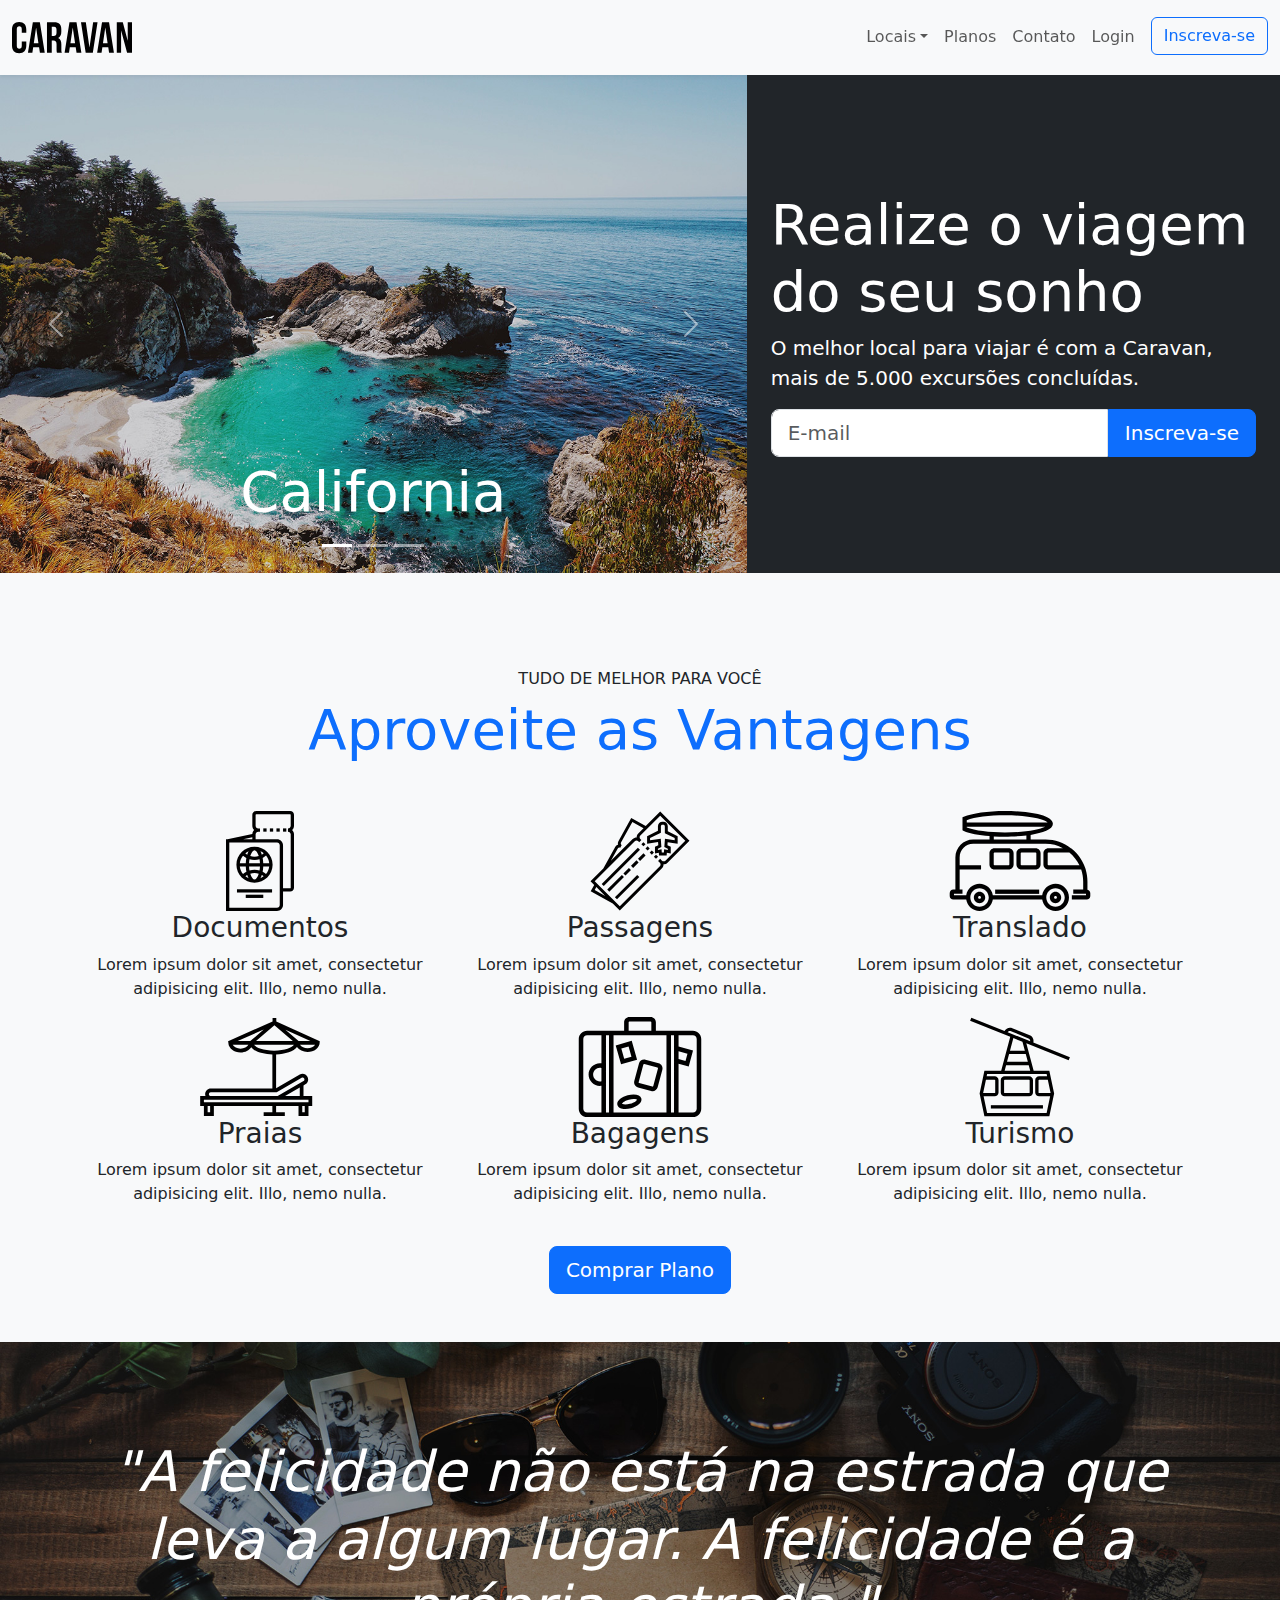
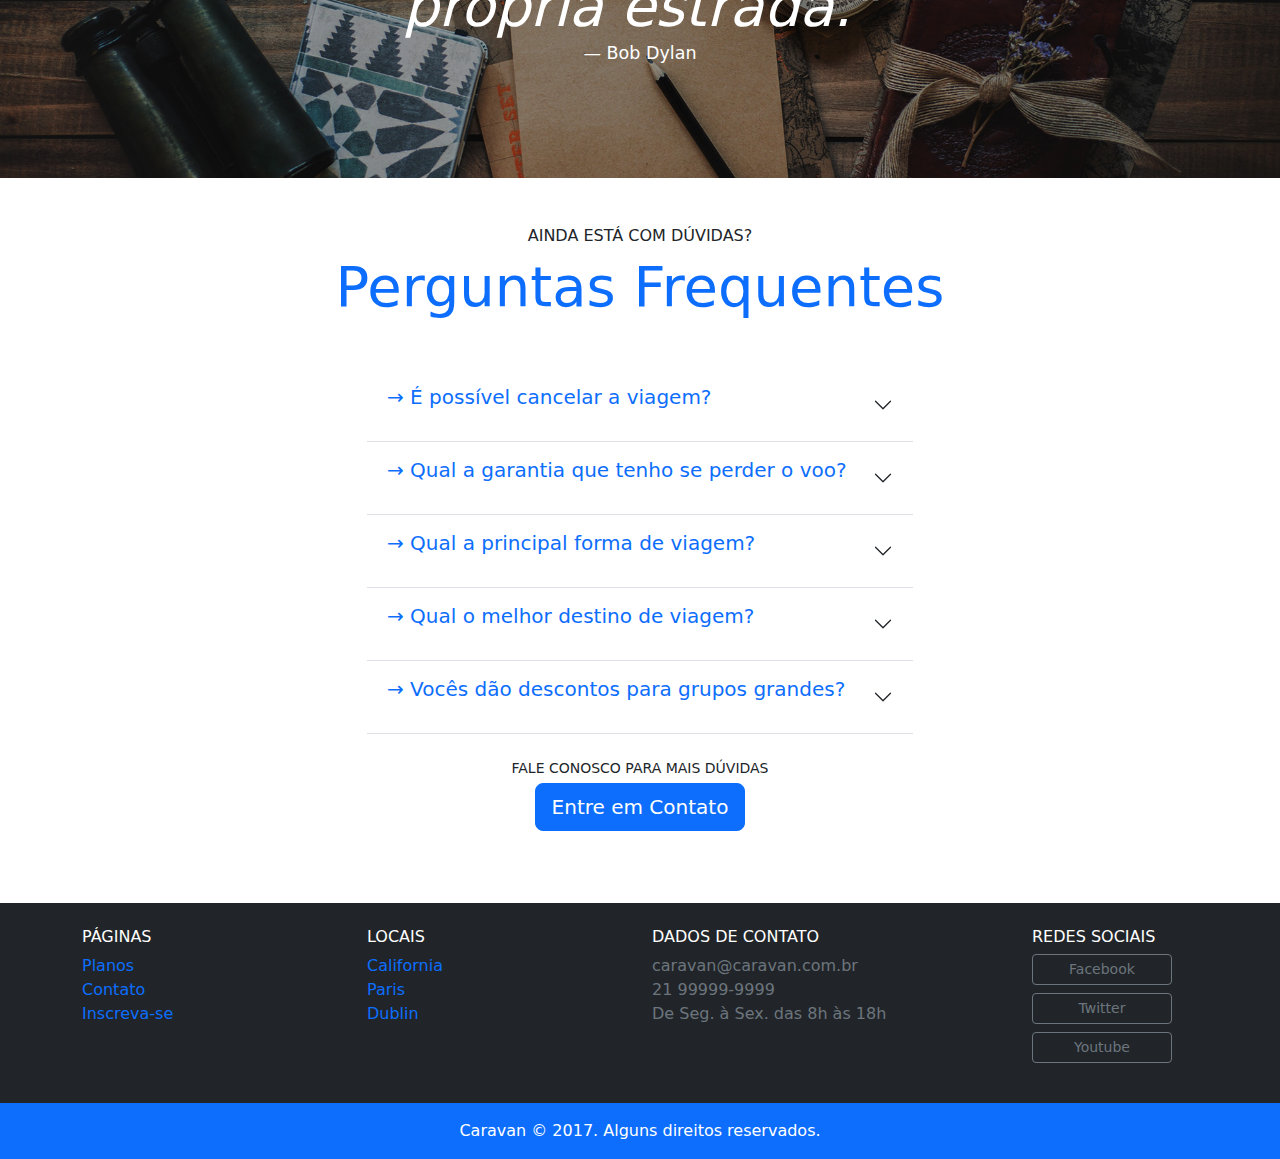
==== index.html @ 2365a475 "Caravan" ====
<!DOCTYPE html>

<html lang="pt-br">

<head>
  <meta charset="utf-8">
  <meta name="viewport" content="width=device-width, initial-scale=1">
  <link rel="stylesheet" href="css/bootstrap.css">
  <link rel="stylesheet" href="css/style.css">
  <title>Caravan</title>
</head>

<body>

  <!-- Modal -->
  <div class="modal fade" id="modalLogin" tabindex="-1" aria-labelledby="modalLoginTitulo" aria-hidden="true">
    <div class="modal-dialog">
      <div class="modal-content">
        <div class="modal-header">
          <h1 class="modal-title fs-5" id="exampleModalLabel">Entre na Sua Conta</h1>
          <button type="button" class="btn-close" data-bs-dismiss="modal" aria-label="Close"></button>
        </div>
        <div class="modal-body">
          <form>
            <div class="mb-3">
              <label for="loginEmail" class="form-label">Email</label>
              <input type="email" class="form-control" id="loginEmail">
            </div>
            <div class="mb-3">
              <label for="loginSenha" class="form-label">Senha</label>
              <input type="password" class="form-control" id="loginSenha">
            </div>
            <button type="submit" class="btn btn-primary">Entrar na Conta</button>
            <div class="form-text">Esqueceu a senha? <a href="#">Clique aqui!</a></div>
          </form>
        </div>
      </div>
    </div>
  </div>
  <!-- fecha modal -->

  <nav class="navbar navbar-expand-md navbar-light bg-light fixed-top py-3 shadow-sm">
    <div class="container-fluid">
      <a class="navbar-brand" href="index.html">
        <img src="img/caravan.svg" alt="caravan">
      </a>
      <button class="navbar-toggler" type="button" data-bs-toggle="collapse" data-bs-target="#navbarSupportedContent" aria-controls="navbarSupportedContent" aria-expanded="false" aria-label="Toggle navigation">
        <span class="navbar-toggler-icon"></span>
      </button>
      <div id="navbarSupportedContent" class="collapse navbar-collapse">
        <ul class="navbar-nav ms-auto">
          <li class="nav-item dropdown">
            <a class="nav-link dropdown-toggle" href="#" role="button" data-bs-toggle="dropdown" aria-expanded="false">Locais</a>
            <ul class="dropdown-menu">
              <li><a class="dropdown-item" href="/local.html">California</a></li>
              <li><a class="dropdown-item" href="/local.html">Paris</a></li>
              <li><a class="dropdown-item" href="/local.html">Dublin</a></li>
            </ul>
          </li>
          <li class="nav-item">
            <a class="nav-link" aria-current="page" href="/planos.html">Planos</a>
          </li>
          <li class="nav-item">
            <a class="nav-link" aria-current="page" href="/contato.html">Contato</a>
          </li>
          <li class="nav-item">
            <a class="nav-link" aria-current="page" href="" data-bs-toggle="modal" data-bs-target="#modalLogin">Login</a>
          </li>
          <li class="nav-item">
            <a class="btn btn-outline-primary ms-md-2" aria-current="page" href="/inscricao.html">Inscreva-se</a>
          </li>
        </ul>
      </div>
    </div>
  </nav>

  <section class="container-fluid">
    <div class="row bg-dark text-white">

      <div class="col-lg-7 p-0">
        <div id="carouselCidades" class="carousel slide">
          <div class="carousel-indicators">
            <button type="button" data-bs-target="#carouselCidades" data-bs-slide-to="0" class="active" aria-current="true" aria-label="Slide 1"></button>
            <button type="button" data-bs-target="#carouselCidades" data-bs-slide-to="1" aria-label="Slide 2"></button>
            <button type="button" data-bs-target="#carouselCidades" data-bs-slide-to="2" aria-label="Slide 3"></button>
          </div>
          <div class="carousel-inner">
            <div class="carousel-item active">
              <img src="./img/california.jpg" class="d-block w-100" alt="California">
              <div class="carousel-caption">
                <h3 class="display-4">California</h3>
              </div>
            </div>
            <div class="carousel-item">
              <img src="./img/paris.jpg" class="d-block w-100" alt="Paris">
              <div class="carousel-caption">
                <h3 class="display-4">Paris</h3>
              </div>
            </div>
            <div class="carousel-item">
              <img src="./img/dublin.jpg" class="d-block w-100" alt="Dublin">
              <div class="carousel-caption">
                <h3 class="display-4">Dublin</h3>
              </div>
            </div>
          </div>
          <button class="carousel-control-prev" type="button" data-bs-target="#carouselCidades" data-bs-slide="prev">
            <span class="carousel-control-prev-icon" aria-hidden="true"></span>
            <span class="visually-hidden">Anterior</span>
          </button>
          <button class="carousel-control-next" type="button" data-bs-target="#carouselCidades" data-bs-slide="next">
            <span class="carousel-control-next-icon" aria-hidden="true"></span>
            <span class="visually-hidden">Próximo</span>
          </button>
        </div>
      </div>

      <div class="col-lg-5 p-4 align-self-center">
        <h1 class="display-4">Realize o viagem do seu sonho</h1>
        <p class="lead">O melhor local para viajar é com a Caravan, mais de 5.000 excursões concluídas.</p>
        <form action="">
          <div class="input-group input-group-lg">
            <input type="text" class="form-control" placeholder="E-mail" aria-label="email" aria-describedby="button-addon2">
            <button class="btn btn-primary" type="button" id="button-addon2">Inscreva-se</button>
          </div>
        </form>
      </div>
    </div>
  </section>

  <section class="py-5 bg-light">
    <div class="container text-center">
      <div class="my-5">
        <span class="h6 d-block">TUDO DE MELHOR PARA VOCÊ</span>
        <h2 class="display-4 text-primary">Aproveite as Vantagens</h2>
      </div>
      <div class="row">
        <div class="col-xl-4 col-md-6">
          <div style="height: 100px;" class="d-flex justify-content-center">
            <img src="./img/icones/passaporte.svg" alt="">
          </div>
          <h3>Documentos</h3>
          <p>Lorem ipsum dolor sit amet, consectetur adipisicing elit. Illo, nemo nulla.</p>
        </div>
        <div class="col-xl-4 col-md-6">
          <div style="height: 100px;" class="d-flex justify-content-center">
            <img src="./img/icones/passagens.svg" alt="">
          </div>
          <h3>Passagens</h3>
          <p>Lorem ipsum dolor sit amet, consectetur adipisicing elit. Illo, nemo nulla.</p>
        </div>
        <div class="col-xl-4 col-md-6">
          <div style="height: 100px;" class="d-flex justify-content-center">
            <img src="./img/icones/translado.svg" alt="">
          </div>
          <h3>Translado</h3>
          <p>Lorem ipsum dolor sit amet, consectetur adipisicing elit. Illo, nemo nulla.</p>
        </div>

        <div class="col-xl-4 col-md-6">
          <div style="height: 100px;" class="d-flex justify-content-center">
            <img src="./img/icones/praias.svg" alt="">
          </div>
          <h3>Praias</h3>
          <p>Lorem ipsum dolor sit amet, consectetur adipisicing elit. Illo, nemo nulla.</p>
        </div>
        <div class="col-xl-4 col-md-6">
          <div style="height: 100px;" class="d-flex justify-content-center">
            <img src="./img/icones/bagagens.svg" alt="">
          </div>
          <h3>Bagagens</h3>
          <p>Lorem ipsum dolor sit amet, consectetur adipisicing elit. Illo, nemo nulla.</p>
        </div>
        <div class="col-xl-4 col-md-6">
          <div style="height: 100px;" class="d-flex justify-content-center">
            <img src="./img/icones/turismo.svg" alt="">
          </div>
          <h3>Turismo</h3>
          <p>Lorem ipsum dolor sit amet, consectetur adipisicing elit. Illo, nemo nulla.</p>
        </div>
      </div>
      <a class="btn btn-primary btn-lg mt-4" href="planos.html">Comprar Plano</a>
    </div>
  </section>

  <section id="home-quote" class="p-md-5">
    <blockquote class="blockquote text-white text-center p-md-5 p-3">
      <p class="display-4"><em>"A felicidade não está na estrada que leva a algum lugar. A felicidade é a própria estrada."</em></p>
      <figcaption class="blockquote-footer text-white">Bob Dylan</figcaption>
    </blockquote>
  </section>

  <section class="container">
    <div class="my-5 text-center">
      <span class="h6 d-block">AINDA ESTÁ COM DÚVIDAS?</span>
      <h2 class="display-4 text-primary">Perguntas Frequentes</h2>
    </div>

    <div class="row justify-content-center">
      <div class="col-md-6">
        <div class="accordion accordion-flush" id="accordionFlushExample">
          <div class="accordion-item">
            <h2 class="accordion-header" id="flush-headingOne">
              <button class="accordion-button collapsed" data-bs-toggle="collapse" data-bs-target="#flush-collapseOne" aria-expanded="false" aria-controls="flush-collapseOne">
                <p class="lead text-primary">→ É possível cancelar a viagem?</p>
              </button>
            </h2>
            <div id="flush-collapseOne" class="accordion-collapse collapse" aria-labelledby="flush-headingOne" data-bs-parent="#accordionFlushExample">
              <div class="accordion-body">
                <p>Lorem ipsum dolor sit amet, consectetur adipiscing elit. Sed pretium lorem non vestibulum scelerisque. Proin a vestibulum sem, eget tristique massa. Aliquam lacinia rhoncus nibh quis ornare.</p>
              </div>
            </div>
          </div>
          <div class="accordion-item">
            <h2 class="accordion-header" id="flush-headingTwo">
              <button class="accordion-button collapsed" data-bs-toggle="collapse" data-bs-target="#flush-collapseTwo" aria-expanded="false" aria-controls="flush-collapseOne">
                <p class="lead text-primary">→ Qual a garantia que tenho se perder o voo?</p>
              </button>
            </h2>
            <div id="flush-collapseTwo" class="accordion-collapse collapse" aria-labelledby="flush-headingTwo" data-bs-parent="#accordionFlushExample">
              <div class="accordion-body">
                <p>Lorem ipsum dolor sit amet, consectetur adipiscing elit. Sed pretium lorem non vestibulum scelerisque. Proin a vestibulum sem, eget tristique massa. Aliquam lacinia rhoncus nibh quis ornare.</p>
              </div>
            </div>
          </div>
          <div class="accordion-item">
            <h2 class="accordion-header" id="flush-headingThree">
              <button class="accordion-button collapsed" data-bs-toggle="collapse" data-bs-target="#flush-collapseThree" aria-expanded="false" aria-controls="flush-collapseThree">
                <p class="lead text-primary">→ Qual a principal forma de viagem?</p>
              </button>
            </h2>
            <div id="flush-collapseThree" class="accordion-collapse collapse" aria-labelledby="flush-headingThree" data-bs-parent="#accordionFlushExample">
              <div class="accordion-body">
                <p>Lorem ipsum dolor sit amet, consectetur adipiscing elit. Sed pretium lorem non vestibulum scelerisque. Proin a vestibulum sem, eget tristique massa. Aliquam lacinia rhoncus nibh quis ornare.</p>
              </div>
            </div>
          </div>
          <div class="accordion-item">
            <h2 class="accordion-header" id="flush-headingFour">
              <button class="accordion-button collapsed" data-bs-toggle="collapse" data-bs-target="#flush-collapseFour" aria-expanded="false" aria-controls="flush-collapseFour">
                <p class="lead text-primary">→ Qual o melhor destino de viagem?</p>
              </button>
            </h2>
            <div id="flush-collapseFour" class="accordion-collapse collapse" aria-labelledby="flush-headingFour" data-bs-parent="#accordionFlushExample">
              <div class="accordion-body">
                <p>Lorem ipsum dolor sit amet, consectetur adipiscing elit. Sed pretium lorem non vestibulum scelerisque. Proin a vestibulum sem, eget tristique massa. Aliquam lacinia rhoncus nibh quis ornare.</p>
              </div>
            </div>
          </div>
          <div class="accordion-item">
            <h2 class="accordion-header" id="flush-headingFive">
              <button class="accordion-button collapsed" data-bs-toggle="collapse" data-bs-target="#flush-collapseFive" aria-expanded="false" aria-controls="flush-collapseFive">
                <p class="lead text-primary">→ Vocês dão descontos para grupos grandes?</p>
              </button>
            </h2>
            <div id="flush-collapseFive" class="accordion-collapse collapse" aria-labelledby="flush-headingFive" data-bs-parent="#accordionFlushExample">
              <div class="accordion-body">
                <p>Lorem ipsum dolor sit amet, consectetur adipiscing elit. Sed pretium lorem non vestibulum scelerisque. Proin a vestibulum sem, eget tristique massa. Aliquam lacinia rhoncus nibh quis ornare.</p>
              </div>
            </div>
          </div>
          <div class="text-center my-4">
            <p class="small m-1">FALE CONOSCO PARA MAIS DÚVIDAS</p>
            <a class="btn btn-primary btn-lg" href="contato.html">Entre em Contato</a>
          </div>
  </section>

  <footer class="bg-dark text-white mt-5">
    <div class="container py-4">
      <div class="row">
        <div class="col-md-3 col-6">
          <h4 class="h6">PÁGINAS</h4>
          <ul class="list-unstyled">
            <li><a class="text-decoration-none" href="planos.html">Planos</a></li>
            <li><a class="text-decoration-none" href="contato.html">Contato</a></li>
            <li><a class="text-decoration-none" href="inscricao.html">Inscreva-se</a></li>
          </ul>
        </div>
        <div class="col-md-3 col-6">
          <h4 class="h6">LOCAIS</h4>
          <ul class="list-unstyled">
            <li><a class="text-decoration-none" href="local.html">California</a></li>
            <li><a class="text-decoration-none" href="local.html">Paris</a></li>
            <li><a class="text-decoration-none" href="local.html">Dublin</a></li>
          </ul>
        </div>
        <div class="col-md-4">
          <h4 class="h6">DADOS DE CONTATO</h4>
          <ul class="list-unstyled text-secondary">
            <li>caravan@caravan.com.br</li>
            <li>21 99999-9999</li>
            <li>De Seg. à Sex. das 8h às 18h</li>
          </ul>
        </div>
        <div class="col-md-2">
          <h4 class="h6">REDES SOCIAIS</h4>
          <ul class="list-unstyled">
            <li><a style="max-width: 140px;" class="btn btn-sm btn-outline-secondary d-block mb-2" href="#">Facebook</a></li>
            <li><a style="max-width: 140px;" class="btn btn-sm btn-outline-secondary d-block mb-2" href="#">Twitter</a></li>
            <li><a style="max-width: 140px;" class="btn btn-sm btn-outline-secondary d-block mb-2" href="#">Youtube</a></li>
          </ul>
        </div>
      </div>
    </div>
    <div class="bg-primary text-center py-3">
      <p class="mb-0">Caravan © 2017. Alguns direitos reservados.</p>
    </div>
  </footer>


  <script type="text/javascript" src="js/popper.min.js"></script>
  <script type="text/javascript" src="js/bootstrap.js"></script>
  <script type="text/javascript" src="js/script.js"></script>
</body>

</html>
---- css/style.css ----
body {
  padding-top: 75px;
}

#home-quote {
  background: url(../img/bg-quote.jpg) center center;
  background-size: cover;
}

@media (max-width: 768px) {
  #home-quote .display-4 {
    font-size: 2.5rem;
  }
  body {
    padding-top: 0px;
  }
  .fixed-top {
    position: relative;
  }
}

.lista-plano li {
  padding: 1rem;
}
.lista-plano li + li {
  border-top: 1px solid rgba(0, 0, 0, 0.2);
}
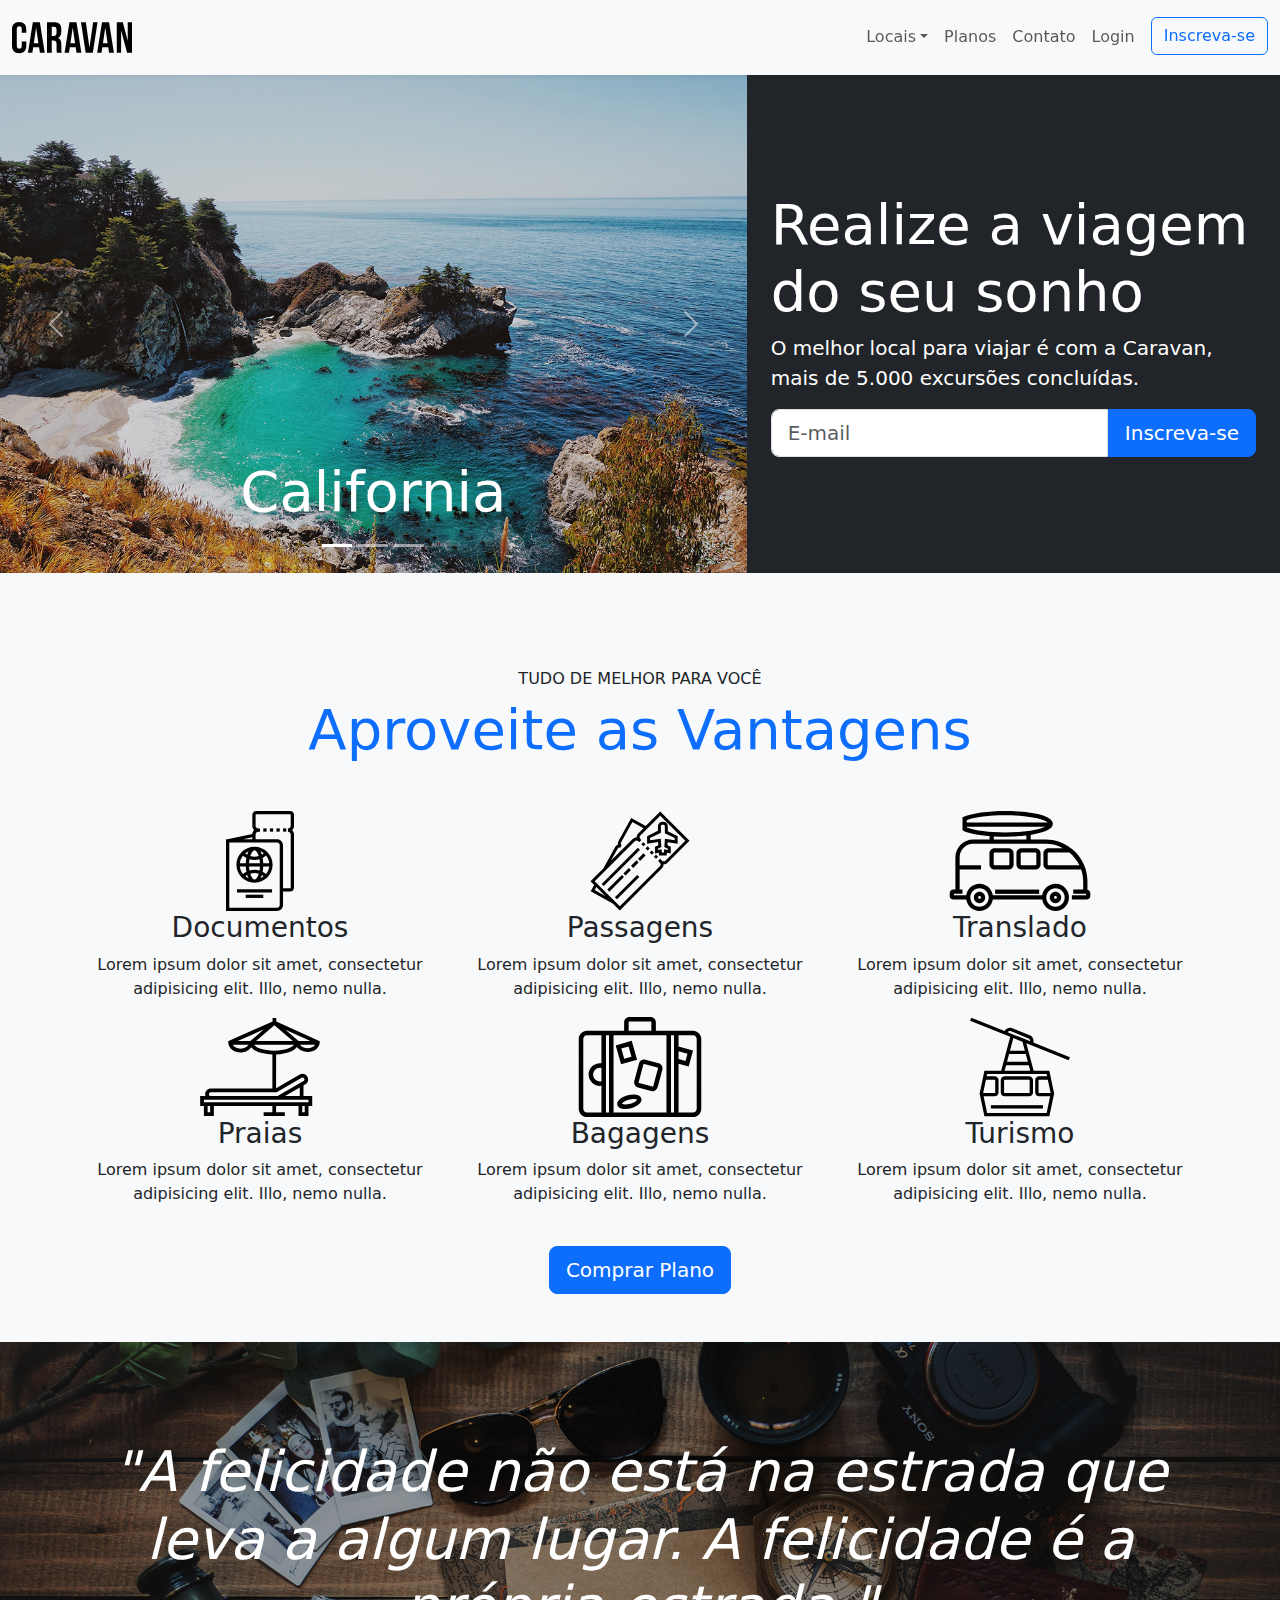
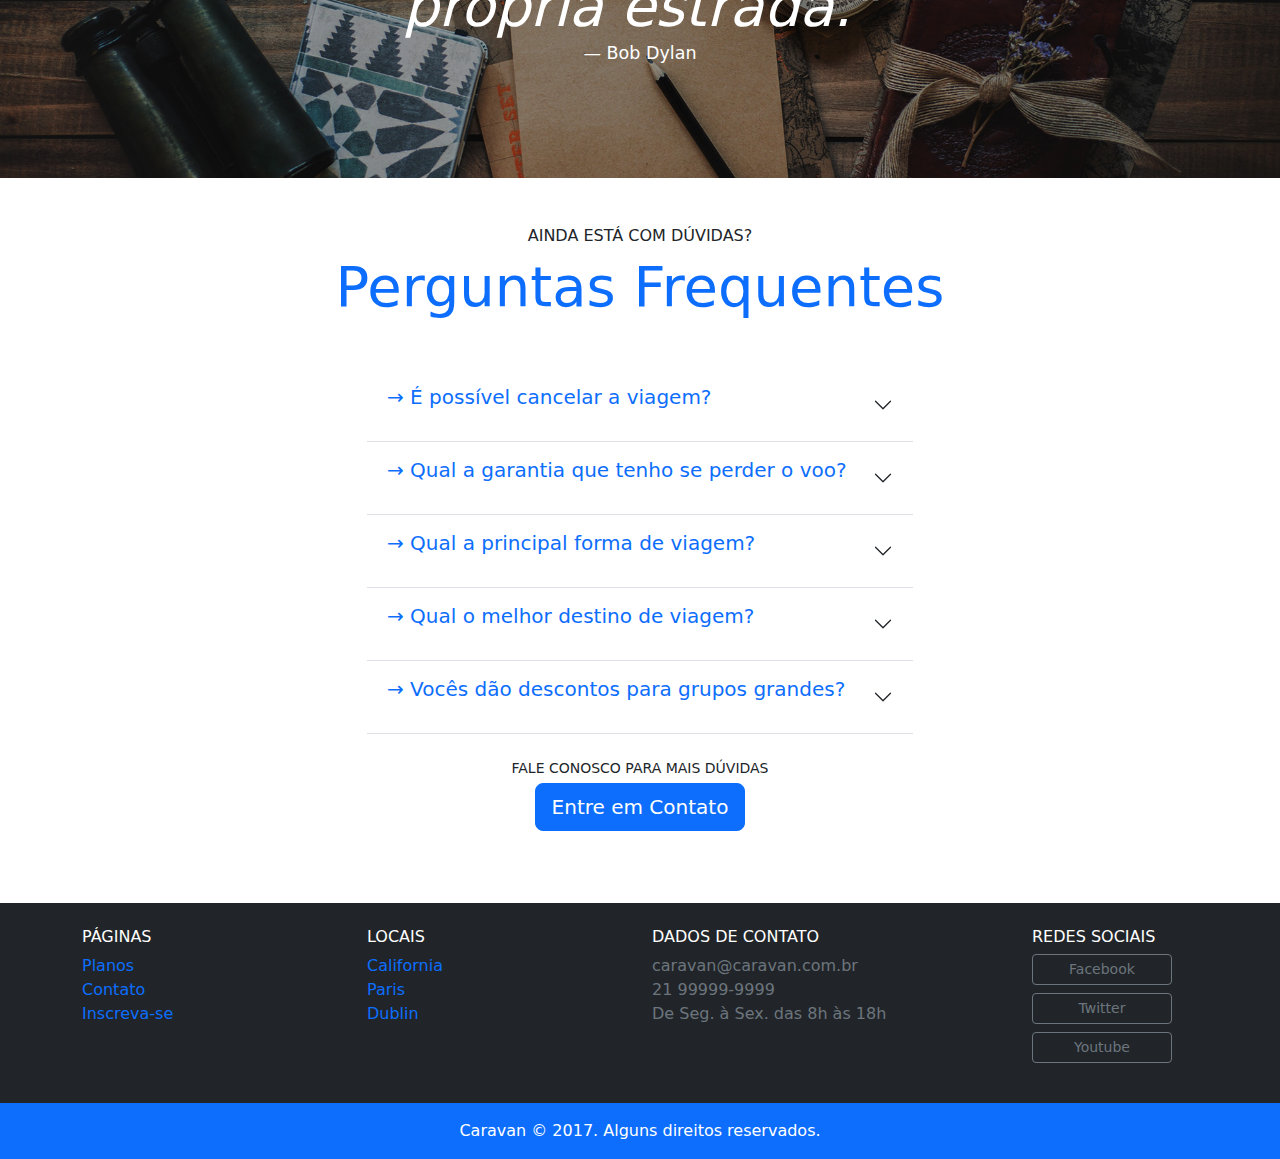
==== commit f3931cdf: "Ajustes" ====
--- a/index.html
+++ b/index.html
@@ -52,22 +52,22 @@
           <li class="nav-item dropdown">
             <a class="nav-link dropdown-toggle" href="#" role="button" data-bs-toggle="dropdown" aria-expanded="false">Locais</a>
             <ul class="dropdown-menu">
-              <li><a class="dropdown-item" href="/local.html">California</a></li>
-              <li><a class="dropdown-item" href="/local.html">Paris</a></li>
-              <li><a class="dropdown-item" href="/local.html">Dublin</a></li>
+              <li><a class="dropdown-item" href="california.html">California</a></li>
+              <li><a class="dropdown-item" href="paris.html">Paris</a></li>
+              <li><a class="dropdown-item" href="dublin.html">Dublin</a></li>
             </ul>
           </li>
           <li class="nav-item">
-            <a class="nav-link" aria-current="page" href="/planos.html">Planos</a>
+            <a class="nav-link" aria-current="page" href="planos.html">Planos</a>
           </li>
           <li class="nav-item">
-            <a class="nav-link" aria-current="page" href="/contato.html">Contato</a>
+            <a class="nav-link" aria-current="page" href="contato.html">Contato</a>
           </li>
           <li class="nav-item">
             <a class="nav-link" aria-current="page" href="" data-bs-toggle="modal" data-bs-target="#modalLogin">Login</a>
           </li>
           <li class="nav-item">
-            <a class="btn btn-outline-primary ms-md-2" aria-current="page" href="/inscricao.html">Inscreva-se</a>
+            <a class="btn btn-outline-primary ms-md-2" aria-current="page" href="inscricao.html">Inscreva-se</a>
           </li>
         </ul>
       </div>
@@ -116,7 +116,7 @@
       </div>
 
       <div class="col-lg-5 p-4 align-self-center">
-        <h1 class="display-4">Realize o viagem do seu sonho</h1>
+        <h1 class="display-4">Realize a viagem do seu sonho</h1>
         <p class="lead">O melhor local para viajar é com a Caravan, mais de 5.000 excursões concluídas.</p>
         <form action="">
           <div class="input-group input-group-lg">
@@ -279,9 +279,9 @@
         <div class="col-md-3 col-6">
           <h4 class="h6">LOCAIS</h4>
           <ul class="list-unstyled">
-            <li><a class="text-decoration-none" href="local.html">California</a></li>
-            <li><a class="text-decoration-none" href="local.html">Paris</a></li>
-            <li><a class="text-decoration-none" href="local.html">Dublin</a></li>
+            <li><a class="text-decoration-none" href="california.html">California</a></li>
+            <li><a class="text-decoration-none" href="paris.html">Paris</a></li>
+            <li><a class="text-decoration-none" href="dublin.html">Dublin</a></li>
           </ul>
         </div>
         <div class="col-md-4">
